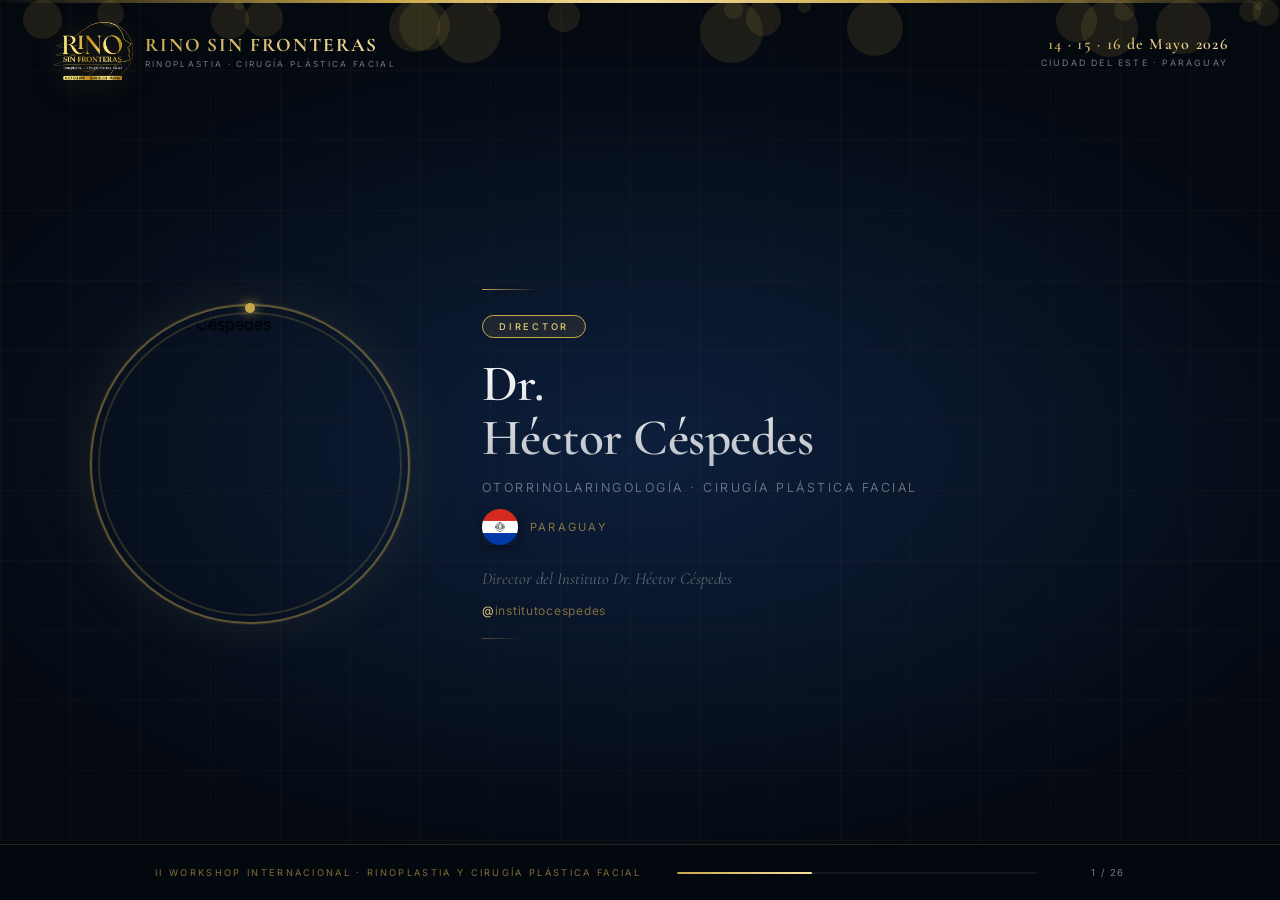
==== presentacion.html @ 0cba01cc "Separated styles and prepared for GitHub" ====
<!DOCTYPE html>
<html lang="es">
<head>
<meta charset="UTF-8"/>
<meta name="viewport" content="width=device-width, initial-scale=1.0"/>
<title>Rino Sin Fronteras 2026 – Disertantes</title>
<link href="https://fonts.googleapis.com/css2?family=Cormorant+Garamond:ital,wght@0,300;0,400;0,600;0,700;1,400&family=Inter:wght@300;400;500;600&display=swap" rel="stylesheet"/>
<link rel="stylesheet" href="style.css"/>
</head>
<body>
<div class="bg"></div>
<div id="particles" style="position:fixed;inset:0;z-index:1;pointer-events:none"></div>
<div class="top-line"></div>

<div class="header">
  <div class="logo-wrap">
    <img src="fotos/logo.png" alt="Rino Sin Fronteras" onerror="this.style.display='none'"/>
    <div>
      <div class="logo-name">RINO SIN FRONTERAS</div>
      <div class="logo-sub">Rinoplastia · Cirugía Plástica Facial</div>
    </div>
  </div>
  <div class="event-meta">
    <div class="event-dates">14 · 15 · 16 de Mayo 2026</div>
    <div class="event-place">Ciudad del Este · Paraguay</div>
  </div>
</div>

<div id="stage"><div id="slides"></div></div>

<div class="bottom-bar">
  <span class="event-tag">II Workshop Internacional · Rinoplastia y Cirugía Plástica Facial</span>
  <div class="progress-track"><div class="progress-bar" id="progressBar"></div></div>
  <span class="slide-counter" id="counter">1 / 25</span>
</div>

<script>
const flagMap={'Paraguay':'fotos/flags/PY.png','Argentina':'fotos/flags/AR.png','Brasil':'fotos/flags/BR.png','Chile':'fotos/flags/Chile.png','Colombia':'fotos/flags/CO.png','Bolivia':'fotos/flags/BO.png'};

const doctors=[
  {name:"Dr. Héctor Céspedes",    photo:"hector-cespedes.png",   role:"Director",              specialty:"Otorrinolaringología · Cirugía Plástica Facial",country:"Paraguay", talk:"Director del Instituto Dr. Héctor Céspedes",           ig:"institutocespedes"},
  {name:"Dr. Raúl Samaniego",     photo:"raul-samaniego.png",    role:"Director",              specialty:"Otorrinolaringología · Cirugía Plástica Facial",country:"Paraguay", talk:"",                                                    ig:"dr.raulsamaniego"},
  {name:"Dr. Luis Chinski",       photo:"luis-chinski.png",      role:"Invitado Internacional",specialty:"Otorrinolaringólogo · Cirugía Plástica Facial", country:"Argentina",talk:"Rinoplastia de Preservación",                         ig:"luischinski"},
  {name:"Dr. Gustavo Coelho",     photo:"gustavo-coelho.png",    role:"Invitado Internacional",specialty:"Otorrinolaringólogo · Cirugía Plástica Facial", country:"Brasil",   talk:"Rinoplastia Estructurada · Nasal Tip Skin Fit",      ig:"drgustavocoelho"},
  {name:"Dra. Leila Freire",      photo:"leila-freire.png",      role:"Invitada Internacional",specialty:"Otorrinolaringóloga · Cirugía Plástica Facial", country:"Brasil",   talk:"Rinoplastia Secundaria · Manejo de base alar",       ig:"dra.leilafreire"},
  {name:"Dr. Roberto Ferrero",    photo:"roberto-ferrero.png",   role:"Invitado Internacional",specialty:"Otorrinolaringólogo · Cirugía Plástica Facial", country:"Argentina",talk:"Rinoplastia Secundaria · Manto de gel de fibrina",    ig:"dr.robertoferrero"},
  {name:"Dr. Cristian Simons",    photo:"cristian-simons.png",   role:"Invitado Internacional",specialty:"Otorrinolaringólogo · Cirugía Plástica Facial", country:"Chile",    talk:"Manejo del tercio superior y medio nasal",            ig:"dr.cristian.simons"},
  {name:"Dr. Niro Reis",          photo:"niro-reis.png",         role:"Invitado Internacional",specialty:"Otorrinolaringólogo · Cirugía Plástica Facial", country:"Brasil",   talk:"",                                                    ig:"niroreismd"},
  {name:"Dr. Paulo Garcia",       photo:"paulo-garcia.png",      role:"Invitado Internacional",specialty:"Otorrinolaringólogo · Cirugía Plástica Facial", country:"Brasil",   talk:"",                                                    ig:"drpaulogarcia"},
  {name:"Dr. Ramirez Sanches",    photo:"ramirez-sanches.png",   role:"Invitado Internacional",specialty:"Otorrinolaringólogo · Cirugía Plástica Facial", country:"Brasil",   talk:"",                                                    ig:"ramirezsanches_"},
  {name:"Dr. Cristian Barbón",    photo:"cristian-barbon.png",   role:"Disertante",            specialty:"Cirugía Plástica Facial · Rinoplastia",         country:"Argentina",talk:"Manejo del pilar central en rinoplastia",              ig:"dr.cristian.barbon"},
  {name:"Dr. Santiago Herrera",   photo:"santiago-herrera.png",  role:"Disertante",            specialty:"Cirugía Plástica Facial · Rinoplastia",         country:"Colombia", talk:"Rinoplastia: Arte y Belleza",                         ig:"drsantiagoherrera"},
  {name:"Dra. Heloisa Koerner",   photo:"heloisa-korner.png",    role:"Disertante",            specialty:"Cirugía Plástica Facial · Rinoplastia",         country:"Brasil",   talk:"Cephalic flap · Infecciones en Rinoplastia",         ig:"draheloisakoerner"},
  {name:"Dr. Walter Humpola",     photo:"walter-humpola.png",    role:"Disertante",            specialty:"Cirugía Plástica Facial · Rinoplastia",         country:"Paraguay", talk:"Punta nasal en rinoplastia secundaria",               ig:"humpolawalter"},
  {name:"Dra. Claudia Ciuffi",    photo:"claudia-ciuffi.png",    role:"Disertante",            specialty:"Cirugía Plástica Facial · Rinoplastia",         country:"Brasil",   talk:"Injertos para la punta nasal",                        ig:"rinoplastiaclaudiaciuffi"},
  {name:"Dra. Claudia Guaqueta",  photo:"claudia-guaqueta.png",  role:"Disertante",            specialty:"Cirugía Plástica Facial",                       country:"Colombia", talk:"",                                                    ig:"derma.claudia"},
  {name:"Dra. Elen de Masi",      photo:"elen-de-masi.png",      role:"Disertante",            specialty:"Cirugía Plástica Facial · Oculoplastia",        country:"Brasil",   talk:"",                                                    ig:"draelendemasi"},
  {name:"Dra. Flavia Diniz",      photo:"flavia-diniz.png",      role:"Disertante",            specialty:"Cirugía Plástica Facial",                       country:"Brasil",   talk:"",                                                    ig:"draflaviadiniz"},
  {name:"Dr. Humberto Ferreira",  photo:"humberto-ferreira.png", role:"Disertante",            specialty:"Cirugía Plástica Facial",                       country:"Brasil",   talk:"",                                                    ig:"drhumbertoferreira"},
  {name:"Dr. Julián Trujillo",    photo:"julian-trujillo.png",   role:"Disertante",            specialty:"Cirugía Plástica Facial · Rinoplastia",         country:"Colombia", talk:"",                                                    ig:"dr.juliantrujillo"},
  {name:"Dr. Miguel Cupito",      photo:"miguel-cupito.png",     role:"Disertante",            specialty:"Cirugía Plástica Facial",                       country:"Argentina",talk:"",                                                    ig:"dr.miguelcupito_rinoplastia"},
  {name:"Dr. Paolo Pegoraro",     photo:"paolo-pegoraro.png",    role:"Disertante",            specialty:"Cirugía Plástica Facial",                       country:"Argentina",talk:"",                                                    ig:"dr.paolo.pegoraro"},
  {name:"Dr. Rodolfo Toledo",     photo:"rodolfo-toledo.png",    role:"Disertante",            specialty:"Cirugía Plástica Facial · Rejuvenecimiento",    country:"Brasil",   talk:"",                                                    ig:"drrodolfotoledo"},
  {name:"Dr. Sergio De Paoli",    photo:"sergio-de-paoli.png",   role:"Disertante",            specialty:"Cirugía Plástica Facial",                       country:"Brasil",   talk:"",                                                    ig:"drsergiodepaoli.cirurgiao"},
  {name:"Dr. Vinicius Cruz",      photo:"vinicius-cruz.png",     role:"Disertante",            specialty:"Cirugía Plástica Facial · Rinoplastia",         country:"Brasil",   talk:"",                                                    ig:"viniciuscruzmd"},
];

const agenda=[
  {time:"08:00",label:"Inscripción y entrega de materiales"},
  {time:"09:00",label:"Apertura · Palabras de bienvenida — Dr. Héctor Céspedes & Dr. Raúl Samaniego"},
  {time:"09:20",label:"Mi filosofía en Rinoplastia Primaria — L. Chinski (Preservación) · G. Coelho (Estructurada)"},
  {time:"10:00",label:"🔴 Cirugías en vivo — Rinoplastia Primaria — L. Chinski · G. Coelho"},
  {time:"",     label:"Moderador: Dr. Cristian Barbón"},
  {time:"13:00",label:"Conferencia — Rinoplastia, Arte y Belleza — Santiago Herrera"},
  {time:"13:20",label:"Conferencia — Manejo del pilar central — Cristian Barbón"},
  {time:"13:40",label:"Conferencia — Cephalic flap · Crus lateral y posición domal — Heloisa Koerner"},
  {time:"14:00",label:"🍽️  Almuerzo"},
  {time:"15:00",label:"Mi filosofía en Rinoplastia Secundaria — Leila Freire · Roberto Ferrero"},
  {time:"15:40",label:"🔴 Cirugías en vivo — Rinoplastia Secundaria — L. Freire · R. Ferrero"},
  {time:"",     label:"Moderador: Dr. Cristian Barbón"},
  {time:"18:00",label:"Conferencia — Tercio superior y medio nasal — Cristian Simons"},
  {time:"18:20",label:"Conferencia — Punta nasal en rinoplastia secundaria — Walter Humpola"},
  {time:"18:40",label:"Conferencia — Injertos que definen la punta nasal — Claudia Ciuffi"},
  {time:"19:00",label:"Conferencia — Infecciones en Rinoplastia — Heloisa Koerner"},
  {time:"19:20",label:"Comentarios finales de los casos operados"},
  {time:"",     label:"L. Chinski (+ Expansión columelar) · G. Coelho (+ Nasal Tip Skin Fit)"},
  {time:"",     label:"L. Freire (+ base alar) · R. Ferrero (+ manto gel de fibrina)"},
  {time:"21:00",label:"🎶  Cena y Concierto — Juanchi Álvarez (saxo y violín)"},
];

const slidesEl=document.getElementById('slides');
const bar=document.getElementById('progressBar');
const counter=document.getElementById('counter');
const DURATION=6000;
let current=0,rafId=null,startTime=null;

// Doctor slides
doctors.forEach((d,i)=>{
  const div=document.createElement('div');
  div.className='slide'+(i===0?' active':'');
  const flagSrc=flagMap[d.country]||'';
  div.innerHTML=`<div class="card">
    <div class="photo-col"><div class="circle-outer"><div class="ring-dot"></div><div class="circle-inner"><img src="fotos/${d.photo}" alt="${d.name}"/></div></div></div>
    <div class="info-col">
      <div class="line-top"></div>
      <span class="role-badge${d.role==='Director'?' director':''}">${d.role}</span>
      <h2 class="doctor-name">${d.name.replace(' ','<br>')}</h2>
      <p class="specialty">${d.specialty}</p>
      <div class="country-row">${flagSrc?`<img class="flag-img" src="${flagSrc}" alt="${d.country}"/>`:''}
        <span class="country-name">${d.country}</span></div>
      ${d.talk?`<p class="talk">${d.talk}</p>`:''}
      ${d.ig?`<p class="instagram"><span class="ig-at">@</span>${d.ig}</p>`:''}
      <div class="line-bot"></div>
    </div></div>`;
  slidesEl.appendChild(div);
});

// Agenda slide
const rows=agenda.map(a=>`<div class="agenda-row"><span class="agenda-time">${a.time}</span><span class="agenda-label">${a.label}</span></div>`).join('');
const agDiv=document.createElement('div');
agDiv.className='slide agenda-slide';
agDiv.innerHTML=`<div class="agenda-wrap">
  <div><p class="agenda-day-tag">DÍA 1 · LUNES 14 DE MAYO 2026</p><h2 class="agenda-title">Programa · Rinoplastia</h2></div>
  <div class="agenda-ticker-outer"><div id="agTicker"><div class="agenda-inner" id="agInner">${rows}${rows}</div></div></div>
</div>`;
slidesEl.appendChild(agDiv);

const slides=document.querySelectorAll('.slide');
const TOTAL=slides.length;
counter.textContent='1 / '+TOTAL;

// Particles
const pEl=document.getElementById('particles');
for(let i=0;i<22;i++){
  const p=document.createElement('div');p.className='particle';
  const s=Math.random()*55+10;
  p.style.cssText=`width:${s}px;height:${s}px;left:${Math.random()*100}%;animation-duration:${Math.random()*18+10}s;animation-delay:${Math.random()*-25}s`;
  pEl.appendChild(p);
}

// Agenda ticker
let agPos=0,agRaf=null,agRunning=false;
function runTicker(){
  if(agRunning)return;agRunning=true;
  const inner=document.getElementById('agInner');
  if(!inner)return;
  const half=inner.scrollHeight/2;
  (function tick(){agRaf=requestAnimationFrame(tick);agPos+=0.5;if(agPos>=half)agPos=0;inner.style.transform=`translateY(-${agPos}px)`})();
}
function stopTicker(){agRunning=false;cancelAnimationFrame(agRaf);}

function animateProg(dur,cb){
  cancelAnimationFrame(rafId);startTime=performance.now();
  bar.style.transition='none';bar.style.width='0%';
  requestAnimationFrame(()=>requestAnimationFrame(function t(now){
    const p=Math.min(((now-startTime)/dur)*100,100);
    bar.style.width=p+'%';
    if(p<100)rafId=requestAnimationFrame(t);else setTimeout(cb,50);
  }));
}

function showSlide(idx){
  slides[current].classList.remove('active');
  current=((idx%TOTAL)+TOTAL)%TOTAL;
  slides[current].classList.add('active');
  counter.textContent=(current+1)+' / '+TOTAL;
  if(slides[current].classList.contains('agenda-slide')){
    runTicker();animateProg(20000,()=>showSlide(current+1));
  } else {
    stopTicker();animateProg(DURATION,()=>showSlide(current+1));
  }
}

document.addEventListener('keydown',e=>{
  if(e.key==='ArrowRight'||e.key===' '){cancelAnimationFrame(rafId);showSlide(current+1);}
  if(e.key==='ArrowLeft'){cancelAnimationFrame(rafId);showSlide(current-1);}
  if(e.key==='f'||e.key==='F')document.documentElement.requestFullscreen?.();
});

animateProg(DURATION,()=>showSlide(1));



</script>
</body>
</html>
---- style.css ----
*,*::before,*::after{box-sizing:border-box;margin:0;padding:0}
:root{
  --gold:#C9A84C;--gold2:#E8C97A;--gold3:#F5E0A0;
  --dark:#04080F;--white:#FAFAFA;--muted:rgba(255,255,255,0.45);
}
html,body{width:100%;height:100%;overflow:hidden;background:var(--dark);font-family:'Inter',sans-serif}

.bg{position:fixed;inset:0;z-index:0;
  background:radial-gradient(ellipse 90% 70% at 50% 50%,#0D1F3C 0%,#04080F 70%)}
.bg::after{content:'';position:absolute;inset:0;
  background-image:linear-gradient(rgba(201,168,76,.035) 1px,transparent 1px),
  linear-gradient(90deg,rgba(201,168,76,.035) 1px,transparent 1px);
  background-size:70px 70px}

.top-line{position:fixed;top:0;left:0;right:0;height:3px;z-index:200;
  background:linear-gradient(90deg,transparent,var(--gold) 30%,var(--gold3) 50%,var(--gold) 70%,transparent);
  animation:shimmer 4s ease-in-out infinite}
@keyframes shimmer{0%,100%{opacity:.7}50%{opacity:1}}

/* HEADER */
.header{position:fixed;top:0;left:0;right:0;z-index:100;
  display:flex;align-items:center;justify-content:space-between;padding:22px 52px 0}
.logo-wrap{display:flex;align-items:center;gap:12px}
.logo-wrap img{height:58px;width:auto;filter:drop-shadow(0 0 16px rgba(201,168,76,.35))}
.logo-name{font-family:'Cormorant Garamond',serif;font-size:1.2rem;font-weight:700;
  background:linear-gradient(135deg,var(--gold),var(--gold3));
  -webkit-background-clip:text;-webkit-text-fill-color:transparent;background-clip:text;letter-spacing:.1em}
.logo-sub{font-size:.52rem;letter-spacing:.28em;text-transform:uppercase;color:var(--muted);margin-top:2px}
.event-meta{text-align:right}
.event-dates{font-family:'Cormorant Garamond',serif;font-size:1rem;font-weight:600;
  background:linear-gradient(135deg,var(--gold),var(--gold3));
  -webkit-background-clip:text;-webkit-text-fill-color:transparent;background-clip:text;letter-spacing:.08em}
.event-place{font-size:.55rem;letter-spacing:.25em;text-transform:uppercase;color:var(--muted);margin-top:3px}

/* BOTTOM BAR */
.bottom-bar{position:fixed;bottom:0;left:0;right:0;z-index:100;height:56px;
  background:rgba(4,8,15,.92);border-top:1px solid rgba(201,168,76,.18);
  backdrop-filter:blur(14px);
  display:flex;align-items:center;justify-content:center;gap:36px;padding:0 52px}
.event-tag{font-size:.58rem;letter-spacing:.25em;text-transform:uppercase;
  color:rgba(201,168,76,.65);white-space:nowrap}
.progress-track{flex:1;max-width:360px;height:2px;background:rgba(255,255,255,.07);border-radius:2px;overflow:hidden}
.progress-bar{height:100%;background:linear-gradient(90deg,var(--gold),var(--gold3));border-radius:2px;width:0%}
.slide-counter{font-size:.6rem;color:var(--muted);letter-spacing:.15em;min-width:52px;text-align:right}

/* STAGE */
#stage{position:fixed;inset:0;z-index:10;display:flex;align-items:center;justify-content:center}
#slides{position:relative;width:100%;height:100%}

/* SLIDE */
.slide{
  position:absolute;inset:0;opacity:0;pointer-events:none;
  transition:opacity .8s ease;
  display:flex;align-items:center;justify-content:center;
  padding:100px 52px 72px;
}
.slide.active{opacity:1;pointer-events:all}

/* CARD — layout: foto izq, info der */
.card{
  display:flex;align-items:center;gap:72px;
  width:100%;max-width:1100px;
  transform:translateY(16px);
  transition:transform .8s cubic-bezier(.22,1,.36,1);
}
.slide.active .card{transform:translateY(0)}

/* FOTO CIRCULAR */
.photo-col{flex-shrink:0;position:relative;display:flex;align-items:center;justify-content:center}
.circle-outer{
  width:320px;height:320px;border-radius:50%;
  border:2px solid rgba(201,168,76,.45);
  padding:6px;position:relative;
  box-shadow:0 0 0 1px rgba(201,168,76,.12), 0 0 60px rgba(201,168,76,.1);
  animation:glow 4s ease-in-out infinite alternate;
}
@keyframes glow{
  from{box-shadow:0 0 0 1px rgba(201,168,76,.12),0 0 40px rgba(201,168,76,.08)}
  to{box-shadow:0 0 0 1px rgba(201,168,76,.2),0 0 70px rgba(201,168,76,.18)}
}
.circle-inner{
  width:100%;height:100%;border-radius:50%;overflow:hidden;
  border:2px solid rgba(201,168,76,.2);
}
.circle-inner img{width:100%;height:100%;object-fit:cover;object-position:top center;display:block}

/* Punto decorativo en el ring */
.ring-dot{
  position:absolute;width:10px;height:10px;border-radius:50%;
  background:var(--gold);top:-3px;left:50%;transform:translateX(-50%);
  box-shadow:0 0 12px var(--gold);
}

/* INFO */
.info-col{flex:1;min-width:0}
.line-top{width:56px;height:1px;background:linear-gradient(90deg,var(--gold),transparent);margin-bottom:24px}
.role-badge{
  display:inline-block;font-size:.58rem;font-weight:500;letter-spacing:.3em;
  text-transform:uppercase;padding:5px 16px;border-radius:50px;margin-bottom:20px;
  border:1px solid rgba(201,168,76,.4);color:rgba(201,168,76,.8);
}
.role-badge.director{border-color:var(--gold);color:var(--gold2);background:rgba(201,168,76,.1)}
.doctor-name{
  font-family:'Cormorant Garamond',serif;
  font-size:clamp(2.4rem,4vw,4.2rem);
  font-weight:600;line-height:1.05;letter-spacing:-.01em;
  background:linear-gradient(180deg,#fff 0%,rgba(255,255,255,.72) 100%);
  -webkit-background-clip:text;-webkit-text-fill-color:transparent;background-clip:text;
  margin-bottom:14px;
}
.specialty{font-size:.78rem;font-weight:300;letter-spacing:.2em;text-transform:uppercase;color:var(--muted);margin-bottom:14px}
.country-row{display:flex;align-items:center;gap:12px;margin-bottom:20px}
.flag-img{width:36px;height:auto;border-radius:4px;box-shadow:0 2px 8px rgba(0,0,0,.5);flex-shrink:0}
.country-name{font-size:.7rem;letter-spacing:.2em;text-transform:uppercase;color:rgba(201,168,76,.65);font-weight:400}
.talk{font-family:'Cormorant Garamond',serif;font-size:1.05rem;font-style:italic;font-weight:400;color:rgba(255,255,255,.33);line-height:1.65;max-width:440px}
.instagram{font-size:.75rem;letter-spacing:.06em;color:rgba(201,168,76,.6);margin-top:10px}
.ig-at{color:var(--gold2)}
.line-bot{width:40px;height:1px;background:linear-gradient(90deg,rgba(201,168,76,.4),transparent);margin-top:20px}
/* Particles */
.particle{position:fixed;border-radius:50%;background:rgba(201,168,76,0.12);pointer-events:none;z-index:1;animation:floatUp linear infinite}
@keyframes floatUp{0%{transform:translateY(110vh);opacity:0}10%{opacity:1}90%{opacity:.3}100%{transform:translateY(-10vh);opacity:0}}
/* Agenda slide */
.agenda-slide{display:flex;align-items:flex-start;justify-content:center;padding:100px 52px 72px}
.agenda-wrap{display:flex;flex-direction:column;width:100%;max-width:1100px;height:100%}
.agenda-day-tag{font-size:.62rem;letter-spacing:.38em;text-transform:uppercase;color:rgba(201,168,76,.75);margin-bottom:10px}
.agenda-title{font-family:'Cormorant Garamond',serif;font-size:2.8rem;font-weight:600;background:linear-gradient(180deg,#fff,rgba(255,255,255,.65));-webkit-background-clip:text;-webkit-text-fill-color:transparent;background-clip:text;margin-bottom:24px}
.agenda-ticker-outer{flex:1;overflow:hidden;position:relative}
.agenda-ticker-outer::before,.agenda-ticker-outer::after{content:'';position:absolute;left:0;right:0;height:72px;z-index:2;pointer-events:none}
.agenda-ticker-outer::before{top:0;background:linear-gradient(to bottom,#04080F,transparent)}
.agenda-ticker-outer::after{bottom:0;background:linear-gradient(to top,#04080F,transparent)}
.agenda-inner{display:flex;flex-direction:column;will-change:transform}
.agenda-row{display:flex;align-items:baseline;gap:20px;padding:13px 8px;border-bottom:1px solid rgba(201,168,76,.08)}
.agenda-time{font-size:.78rem;font-weight:600;color:var(--gold);letter-spacing:.1em;min-width:60px;flex-shrink:0}
.agenda-label{font-family:'Cormorant Garamond',serif;font-size:1.18rem;color:rgba(255,255,255,.75);line-height:1.4}
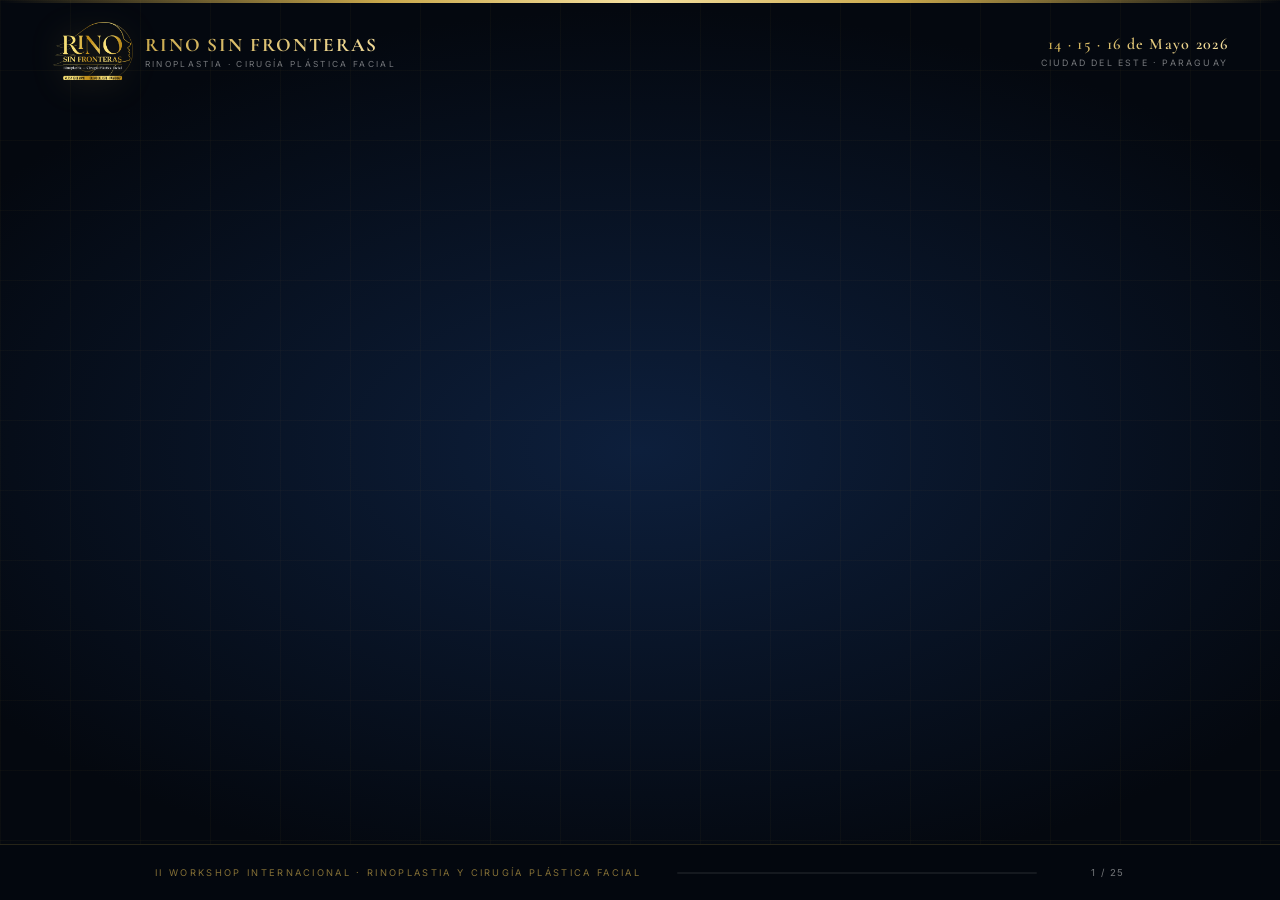
==== commit 021defbb: "Add files via upload" ====
--- a/presentacion.html
+++ b/presentacion.html
@@ -1,186 +1,739 @@
 <!DOCTYPE html>
 <html lang="es">
+
 <head>
-<meta charset="UTF-8"/>
-<meta name="viewport" content="width=device-width, initial-scale=1.0"/>
-<title>Rino Sin Fronteras 2026 – Disertantes</title>
-<link href="https://fonts.googleapis.com/css2?family=Cormorant+Garamond:ital,wght@0,300;0,400;0,600;0,700;1,400&family=Inter:wght@300;400;500;600&display=swap" rel="stylesheet"/>
-<link rel="stylesheet" href="style.css"/>
+  <meta charset="UTF-8" />
+  <meta name="viewport" content="width=device-width, initial-scale=1.0" />
+  <title>Rino Sin Fronteras 2026 – Disertantes</title>
+  <link
+    href="https://fonts.googleapis.com/css2?family=Cormorant+Garamond:ital,wght@0,300;0,400;0,600;0,700;1,400&family=Inter:wght@300;400;500;600&display=swap"
+    rel="stylesheet" />
+  <style>
+    *,
+    *::before,
+    *::after {
+      box-sizing: border-box;
+      margin: 0;
+      padding: 0
+    }
+
+    :root {
+      --gold: #C9A84C;
+      --gold2: #E8C97A;
+      --gold3: #F5E0A0;
+      --dark: #04080F;
+      --white: #FAFAFA;
+      --muted: rgba(255, 255, 255, 0.45);
+    }
+
+    html,
+    body {
+      width: 100%;
+      height: 100%;
+      overflow: hidden;
+      background: var(--dark);
+      font-family: 'Inter', sans-serif
+    }
+
+    .bg {
+      position: fixed;
+      inset: 0;
+      z-index: 0;
+      background: radial-gradient(ellipse 90% 70% at 50% 50%, #0D1F3C 0%, #04080F 70%)
+    }
+
+    .bg::after {
+      content: '';
+      position: absolute;
+      inset: 0;
+      background-image: linear-gradient(rgba(201, 168, 76, .035) 1px, transparent 1px),
+        linear-gradient(90deg, rgba(201, 168, 76, .035) 1px, transparent 1px);
+      background-size: 70px 70px
+    }
+
+    .top-line {
+      position: fixed;
+      top: 0;
+      left: 0;
+      right: 0;
+      height: 3px;
+      z-index: 200;
+      background: linear-gradient(90deg, transparent, var(--gold) 30%, var(--gold3) 50%, var(--gold) 70%, transparent);
+      animation: shimmer 4s ease-in-out infinite
+    }
+
+    @keyframes shimmer {
+
+      0%,
+      100% {
+        opacity: .7
+      }
+
+      50% {
+        opacity: 1
+      }
+    }
+
+    /* HEADER */
+    .header {
+      position: fixed;
+      top: 0;
+      left: 0;
+      right: 0;
+      z-index: 100;
+      display: flex;
+      align-items: center;
+      justify-content: space-between;
+      padding: 22px 52px 0
+    }
+
+    .logo-wrap {
+      display: flex;
+      align-items: center;
+      gap: 12px
+    }
+
+    .logo-wrap img {
+      height: 58px;
+      width: auto;
+      filter: drop-shadow(0 0 16px rgba(201, 168, 76, .35))
+    }
+
+    .logo-name {
+      font-family: 'Cormorant Garamond', serif;
+      font-size: 1.2rem;
+      font-weight: 700;
+      background: linear-gradient(135deg, var(--gold), var(--gold3));
+      -webkit-background-clip: text;
+      -webkit-text-fill-color: transparent;
+      background-clip: text;
+      letter-spacing: .1em
+    }
+
+    .logo-sub {
+      font-size: .52rem;
+      letter-spacing: .28em;
+      text-transform: uppercase;
+      color: var(--muted);
+      margin-top: 2px
+    }
+
+    .event-meta {
+      text-align: right
+    }
+
+    .event-dates {
+      font-family: 'Cormorant Garamond', serif;
+      font-size: 1rem;
+      font-weight: 600;
+      background: linear-gradient(135deg, var(--gold), var(--gold3));
+      -webkit-background-clip: text;
+      -webkit-text-fill-color: transparent;
+      background-clip: text;
+      letter-spacing: .08em
+    }
+
+    .event-place {
+      font-size: .55rem;
+      letter-spacing: .25em;
+      text-transform: uppercase;
+      color: var(--muted);
+      margin-top: 3px
+    }
+
+    /* BOTTOM BAR */
+    .bottom-bar {
+      position: fixed;
+      bottom: 0;
+      left: 0;
+      right: 0;
+      z-index: 100;
+      height: 56px;
+      background: rgba(4, 8, 15, .92);
+      border-top: 1px solid rgba(201, 168, 76, .18);
+      backdrop-filter: blur(14px);
+      display: flex;
+      align-items: center;
+      justify-content: center;
+      gap: 36px;
+      padding: 0 52px
+    }
+
+    .event-tag {
+      font-size: .58rem;
+      letter-spacing: .25em;
+      text-transform: uppercase;
+      color: rgba(201, 168, 76, .65);
+      white-space: nowrap
+    }
+
+    .progress-track {
+      flex: 1;
+      max-width: 360px;
+      height: 2px;
+      background: rgba(255, 255, 255, .07);
+      border-radius: 2px;
+      overflow: hidden
+    }
+
+    .progress-bar {
+      height: 100%;
+      background: linear-gradient(90deg, var(--gold), var(--gold3));
+      border-radius: 2px;
+      width: 0%
+    }
+
+    .slide-counter {
+      font-size: .6rem;
+      color: var(--muted);
+      letter-spacing: .15em;
+      min-width: 52px;
+      text-align: right
+    }
+
+    /* STAGE */
+    #stage {
+      position: fixed;
+      inset: 0;
+      z-index: 10;
+      display: flex;
+      align-items: center;
+      justify-content: center
+    }
+
+    #slides {
+      position: relative;
+      width: 100%;
+      height: 100%
+    }
+
+    /* SLIDE */
+    .slide {
+      position: absolute;
+      inset: 0;
+      opacity: 0;
+      pointer-events: none;
+      transition: opacity .8s ease;
+      display: flex;
+      align-items: center;
+      justify-content: center;
+      padding: 100px 52px 72px;
+    }
+
+    .slide.active {
+      opacity: 1;
+      pointer-events: all
+    }
+
+    /* CARD — layout: foto izq, info der */
+    .card {
+      display: flex;
+      align-items: center;
+      gap: 72px;
+      width: 100%;
+      max-width: 1100px;
+      transform: translateY(16px);
+      transition: transform .8s cubic-bezier(.22, 1, .36, 1);
+    }
+
+    .slide.active .card {
+      transform: translateY(0)
+    }
+
+    /* FOTO CIRCULAR */
+    .photo-col {
+      flex-shrink: 0;
+      position: relative;
+      display: flex;
+      align-items: center;
+      justify-content: center
+    }
+
+    .circle-outer {
+      width: 320px;
+      height: 320px;
+      border-radius: 50%;
+      border: 2px solid rgba(201, 168, 76, .45);
+      padding: 6px;
+      position: relative;
+      box-shadow: 0 0 0 1px rgba(201, 168, 76, .12), 0 0 60px rgba(201, 168, 76, .1);
+      animation: glow 4s ease-in-out infinite alternate;
+    }
+
+    @keyframes glow {
+      from {
+        box-shadow: 0 0 0 1px rgba(201, 168, 76, .12), 0 0 40px rgba(201, 168, 76, .08)
+      }
+
+      to {
+        box-shadow: 0 0 0 1px rgba(201, 168, 76, .2), 0 0 70px rgba(201, 168, 76, .18)
+      }
+    }
+
+    .circle-inner {
+      width: 100%;
+      height: 100%;
+      border-radius: 50%;
+      overflow: hidden;
+      border: 2px solid rgba(201, 168, 76, .2);
+    }
+
+    .circle-inner img {
+      width: 100%;
+      height: 100%;
+      object-fit: cover;
+      object-position: top center;
+      display: block
+    }
+
+    /* Punto decorativo en el ring */
+    .ring-dot {
+      position: absolute;
+      width: 10px;
+      height: 10px;
+      border-radius: 50%;
+      background: var(--gold);
+      top: -3px;
+      left: 50%;
+      transform: translateX(-50%);
+      box-shadow: 0 0 12px var(--gold);
+    }
+
+    /* INFO */
+    .info-col {
+      flex: 1;
+      min-width: 0
+    }
+
+    .line-top {
+      width: 56px;
+      height: 1px;
+      background: linear-gradient(90deg, var(--gold), transparent);
+      margin-bottom: 24px
+    }
+
+    .role-badge {
+      display: inline-block;
+      font-size: .58rem;
+      font-weight: 500;
+      letter-spacing: .3em;
+      text-transform: uppercase;
+      padding: 5px 16px;
+      border-radius: 50px;
+      margin-bottom: 20px;
+      border: 1px solid rgba(201, 168, 76, .4);
+      color: rgba(201, 168, 76, .8);
+    }
+
+    .role-badge.director {
+      border-color: var(--gold);
+      color: var(--gold2);
+      background: rgba(201, 168, 76, .1)
+    }
+
+    .doctor-name {
+      font-family: 'Cormorant Garamond', serif;
+      font-size: clamp(2.4rem, 4vw, 4.2rem);
+      font-weight: 600;
+      line-height: 1.05;
+      letter-spacing: -.01em;
+      background: linear-gradient(180deg, #fff 0%, rgba(255, 255, 255, .72) 100%);
+      -webkit-background-clip: text;
+      -webkit-text-fill-color: transparent;
+      background-clip: text;
+      margin-bottom: 14px;
+    }
+
+    .specialty {
+      font-size: .78rem;
+      font-weight: 300;
+      letter-spacing: .2em;
+      text-transform: uppercase;
+      color: var(--muted);
+      margin-bottom: 14px
+    }
+
+    .country-row {
+      display: flex;
+      align-items: center;
+      gap: 12px;
+      margin-bottom: 20px
+    }
+
+    .flag-img {
+      width: 36px;
+      height: auto;
+      border-radius: 4px;
+      box-shadow: 0 2px 8px rgba(0, 0, 0, .5);
+      flex-shrink: 0
+    }
+
+    .country-name {
+      font-size: .7rem;
+      letter-spacing: .2em;
+      text-transform: uppercase;
+      color: rgba(201, 168, 76, .65);
+      font-weight: 400
+    }
+
+    .talk {
+      font-family: 'Cormorant Garamond', serif;
+      font-size: 1.05rem;
+      font-style: italic;
+      font-weight: 400;
+      color: rgba(255, 255, 255, .33);
+      line-height: 1.65;
+      max-width: 440px
+    }
+
+    .instagram {
+      font-size: .75rem;
+      letter-spacing: .06em;
+      color: rgba(201, 168, 76, .6);
+      margin-top: 10px
+    }
+
+    .ig-at {
+      color: var(--gold2)
+    }
+
+    .line-bot {
+      width: 40px;
+      height: 1px;
+      background: linear-gradient(90deg, rgba(201, 168, 76, .4), transparent);
+      margin-top: 20px
+    }
+
+    /* Particles */
+    .particle {
+      position: fixed;
+      border-radius: 50%;
+      background: rgba(201, 168, 76, 0.12);
+      pointer-events: none;
+      z-index: 1;
+      animation: floatUp linear infinite
+    }
+
+    @keyframes floatUp {
+      0% {
+        transform: translateY(110vh);
+        opacity: 0
+      }
+
+      10% {
+        opacity: 1
+      }
+
+      90% {
+        opacity: .3
+      }
+
+      100% {
+        transform: translateY(-10vh);
+        opacity: 0
+      }
+    }
+
+    /* Agenda slide */
+    .agenda-slide {
+      display: flex;
+      align-items: flex-start;
+      justify-content: center;
+      padding: 100px 52px 72px
+    }
+
+    .agenda-wrap {
+      display: flex;
+      flex-direction: column;
+      width: 100%;
+      max-width: 1100px;
+      height: 100%
+    }
+
+    .agenda-day-tag {
+      font-size: .62rem;
+      letter-spacing: .38em;
+      text-transform: uppercase;
+      color: rgba(201, 168, 76, .75);
+      margin-bottom: 10px
+    }
+
+    .agenda-title {
+      font-family: 'Cormorant Garamond', serif;
+      font-size: 2.8rem;
+      font-weight: 600;
+      background: linear-gradient(180deg, #fff, rgba(255, 255, 255, .65));
+      -webkit-background-clip: text;
+      -webkit-text-fill-color: transparent;
+      background-clip: text;
+      margin-bottom: 24px
+    }
+
+    .agenda-ticker-outer {
+      flex: 1;
+      overflow: hidden;
+      position: relative
+    }
+
+    .agenda-ticker-outer::before,
+    .agenda-ticker-outer::after {
+      content: '';
+      position: absolute;
+      left: 0;
+      right: 0;
+      height: 72px;
+      z-index: 2;
+      pointer-events: none
+    }
+
+    .agenda-ticker-outer::before {
+      top: 0;
+      background: linear-gradient(to bottom, #04080F, transparent)
+    }
+
+    .agenda-ticker-outer::after {
+      bottom: 0;
+      background: linear-gradient(to top, #04080F, transparent)
+    }
+
+    .agenda-inner {
+      display: flex;
+      flex-direction: column;
+      will-change: transform
+    }
+
+    .agenda-row {
+      display: flex;
+      align-items: baseline;
+      gap: 20px;
+      padding: 13px 8px;
+      border-bottom: 1px solid rgba(201, 168, 76, .08)
+    }
+
+    .agenda-time {
+      font-size: .78rem;
+      font-weight: 600;
+      color: var(--gold);
+      letter-spacing: .1em;
+      min-width: 60px;
+      flex-shrink: 0
+    }
+
+    .agenda-label {
+      font-family: 'Cormorant Garamond', serif;
+      font-size: 1.18rem;
+      color: rgba(255, 255, 255, .75);
+      line-height: 1.4
+    }
+  </style>
 </head>
+
 <body>
-<div class="bg"></div>
-<div id="particles" style="position:fixed;inset:0;z-index:1;pointer-events:none"></div>
-<div class="top-line"></div>
-
-<div class="header">
-  <div class="logo-wrap">
-    <img src="fotos/logo.png" alt="Rino Sin Fronteras" onerror="this.style.display='none'"/>
-    <div>
-      <div class="logo-name">RINO SIN FRONTERAS</div>
-      <div class="logo-sub">Rinoplastia · Cirugía Plástica Facial</div>
+  <div class="bg"></div>
+  <div id="particles" style="position:fixed;inset:0;z-index:1;pointer-events:none"></div>
+  <div class="top-line"></div>
+
+  <div class="header">
+    <div class="logo-wrap">
+      <img src="fotos/logo.png" alt="Rino Sin Fronteras" onerror="this.style.display='none'" />
+      <div>
+        <div class="logo-name">RINO SIN FRONTERAS</div>
+        <div class="logo-sub">Rinoplastia · Cirugía Plástica Facial</div>
+      </div>
+    </div>
+    <div class="event-meta">
+      <div class="event-dates">14 · 15 · 16 de Mayo 2026</div>
+      <div class="event-place">Ciudad del Este · Paraguay</div>
     </div>
   </div>
-  <div class="event-meta">
-    <div class="event-dates">14 · 15 · 16 de Mayo 2026</div>
-    <div class="event-place">Ciudad del Este · Paraguay</div>
+
+  <div id="stage">
+    <div id="slides"></div>
   </div>
-</div>
-
-<div id="stage"><div id="slides"></div></div>
-
-<div class="bottom-bar">
-  <span class="event-tag">II Workshop Internacional · Rinoplastia y Cirugía Plástica Facial</span>
-  <div class="progress-track"><div class="progress-bar" id="progressBar"></div></div>
-  <span class="slide-counter" id="counter">1 / 25</span>
-</div>
-
-<script>
-const flagMap={'Paraguay':'fotos/flags/PY.png','Argentina':'fotos/flags/AR.png','Brasil':'fotos/flags/BR.png','Chile':'fotos/flags/Chile.png','Colombia':'fotos/flags/CO.png','Bolivia':'fotos/flags/BO.png'};
-
-const doctors=[
-  {name:"Dr. Héctor Céspedes",    photo:"hector-cespedes.png",   role:"Director",              specialty:"Otorrinolaringología · Cirugía Plástica Facial",country:"Paraguay", talk:"Director del Instituto Dr. Héctor Céspedes",           ig:"institutocespedes"},
-  {name:"Dr. Raúl Samaniego",     photo:"raul-samaniego.png",    role:"Director",              specialty:"Otorrinolaringología · Cirugía Plástica Facial",country:"Paraguay", talk:"",                                                    ig:"dr.raulsamaniego"},
-  {name:"Dr. Luis Chinski",       photo:"luis-chinski.png",      role:"Invitado Internacional",specialty:"Otorrinolaringólogo · Cirugía Plástica Facial", country:"Argentina",talk:"Rinoplastia de Preservación",                         ig:"luischinski"},
-  {name:"Dr. Gustavo Coelho",     photo:"gustavo-coelho.png",    role:"Invitado Internacional",specialty:"Otorrinolaringólogo · Cirugía Plástica Facial", country:"Brasil",   talk:"Rinoplastia Estructurada · Nasal Tip Skin Fit",      ig:"drgustavocoelho"},
-  {name:"Dra. Leila Freire",      photo:"leila-freire.png",      role:"Invitada Internacional",specialty:"Otorrinolaringóloga · Cirugía Plástica Facial", country:"Brasil",   talk:"Rinoplastia Secundaria · Manejo de base alar",       ig:"dra.leilafreire"},
-  {name:"Dr. Roberto Ferrero",    photo:"roberto-ferrero.png",   role:"Invitado Internacional",specialty:"Otorrinolaringólogo · Cirugía Plástica Facial", country:"Argentina",talk:"Rinoplastia Secundaria · Manto de gel de fibrina",    ig:"dr.robertoferrero"},
-  {name:"Dr. Cristian Simons",    photo:"cristian-simons.png",   role:"Invitado Internacional",specialty:"Otorrinolaringólogo · Cirugía Plástica Facial", country:"Chile",    talk:"Manejo del tercio superior y medio nasal",            ig:"dr.cristian.simons"},
-  {name:"Dr. Niro Reis",          photo:"niro-reis.png",         role:"Invitado Internacional",specialty:"Otorrinolaringólogo · Cirugía Plástica Facial", country:"Brasil",   talk:"",                                                    ig:"niroreismd"},
-  {name:"Dr. Paulo Garcia",       photo:"paulo-garcia.png",      role:"Invitado Internacional",specialty:"Otorrinolaringólogo · Cirugía Plástica Facial", country:"Brasil",   talk:"",                                                    ig:"drpaulogarcia"},
-  {name:"Dr. Ramirez Sanches",    photo:"ramirez-sanches.png",   role:"Invitado Internacional",specialty:"Otorrinolaringólogo · Cirugía Plástica Facial", country:"Brasil",   talk:"",                                                    ig:"ramirezsanches_"},
-  {name:"Dr. Cristian Barbón",    photo:"cristian-barbon.png",   role:"Disertante",            specialty:"Cirugía Plástica Facial · Rinoplastia",         country:"Argentina",talk:"Manejo del pilar central en rinoplastia",              ig:"dr.cristian.barbon"},
-  {name:"Dr. Santiago Herrera",   photo:"santiago-herrera.png",  role:"Disertante",            specialty:"Cirugía Plástica Facial · Rinoplastia",         country:"Colombia", talk:"Rinoplastia: Arte y Belleza",                         ig:"drsantiagoherrera"},
-  {name:"Dra. Heloisa Koerner",   photo:"heloisa-korner.png",    role:"Disertante",            specialty:"Cirugía Plástica Facial · Rinoplastia",         country:"Brasil",   talk:"Cephalic flap · Infecciones en Rinoplastia",         ig:"draheloisakoerner"},
-  {name:"Dr. Walter Humpola",     photo:"walter-humpola.png",    role:"Disertante",            specialty:"Cirugía Plástica Facial · Rinoplastia",         country:"Paraguay", talk:"Punta nasal en rinoplastia secundaria",               ig:"humpolawalter"},
-  {name:"Dra. Claudia Ciuffi",    photo:"claudia-ciuffi.png",    role:"Disertante",            specialty:"Cirugía Plástica Facial · Rinoplastia",         country:"Brasil",   talk:"Injertos para la punta nasal",                        ig:"rinoplastiaclaudiaciuffi"},
-  {name:"Dra. Claudia Guaqueta",  photo:"claudia-guaqueta.png",  role:"Disertante",            specialty:"Cirugía Plástica Facial",                       country:"Colombia", talk:"",                                                    ig:"derma.claudia"},
-  {name:"Dra. Elen de Masi",      photo:"elen-de-masi.png",      role:"Disertante",            specialty:"Cirugía Plástica Facial · Oculoplastia",        country:"Brasil",   talk:"",                                                    ig:"draelendemasi"},
-  {name:"Dra. Flavia Diniz",      photo:"flavia-diniz.png",      role:"Disertante",            specialty:"Cirugía Plástica Facial",                       country:"Brasil",   talk:"",                                                    ig:"draflaviadiniz"},
-  {name:"Dr. Humberto Ferreira",  photo:"humberto-ferreira.png", role:"Disertante",            specialty:"Cirugía Plástica Facial",                       country:"Brasil",   talk:"",                                                    ig:"drhumbertoferreira"},
-  {name:"Dr. Julián Trujillo",    photo:"julian-trujillo.png",   role:"Disertante",            specialty:"Cirugía Plástica Facial · Rinoplastia",         country:"Colombia", talk:"",                                                    ig:"dr.juliantrujillo"},
-  {name:"Dr. Miguel Cupito",      photo:"miguel-cupito.png",     role:"Disertante",            specialty:"Cirugía Plástica Facial",                       country:"Argentina",talk:"",                                                    ig:"dr.miguelcupito_rinoplastia"},
-  {name:"Dr. Paolo Pegoraro",     photo:"paolo-pegoraro.png",    role:"Disertante",            specialty:"Cirugía Plástica Facial",                       country:"Argentina",talk:"",                                                    ig:"dr.paolo.pegoraro"},
-  {name:"Dr. Rodolfo Toledo",     photo:"rodolfo-toledo.png",    role:"Disertante",            specialty:"Cirugía Plástica Facial · Rejuvenecimiento",    country:"Brasil",   talk:"",                                                    ig:"drrodolfotoledo"},
-  {name:"Dr. Sergio De Paoli",    photo:"sergio-de-paoli.png",   role:"Disertante",            specialty:"Cirugía Plástica Facial",                       country:"Brasil",   talk:"",                                                    ig:"drsergiodepaoli.cirurgiao"},
-  {name:"Dr. Vinicius Cruz",      photo:"vinicius-cruz.png",     role:"Disertante",            specialty:"Cirugía Plástica Facial · Rinoplastia",         country:"Brasil",   talk:"",                                                    ig:"viniciuscruzmd"},
-];
-
-const agenda=[
-  {time:"08:00",label:"Inscripción y entrega de materiales"},
-  {time:"09:00",label:"Apertura · Palabras de bienvenida — Dr. Héctor Céspedes & Dr. Raúl Samaniego"},
-  {time:"09:20",label:"Mi filosofía en Rinoplastia Primaria — L. Chinski (Preservación) · G. Coelho (Estructurada)"},
-  {time:"10:00",label:"🔴 Cirugías en vivo — Rinoplastia Primaria — L. Chinski · G. Coelho"},
-  {time:"",     label:"Moderador: Dr. Cristian Barbón"},
-  {time:"13:00",label:"Conferencia — Rinoplastia, Arte y Belleza — Santiago Herrera"},
-  {time:"13:20",label:"Conferencia — Manejo del pilar central — Cristian Barbón"},
-  {time:"13:40",label:"Conferencia — Cephalic flap · Crus lateral y posición domal — Heloisa Koerner"},
-  {time:"14:00",label:"🍽️  Almuerzo"},
-  {time:"15:00",label:"Mi filosofía en Rinoplastia Secundaria — Leila Freire · Roberto Ferrero"},
-  {time:"15:40",label:"🔴 Cirugías en vivo — Rinoplastia Secundaria — L. Freire · R. Ferrero"},
-  {time:"",     label:"Moderador: Dr. Cristian Barbón"},
-  {time:"18:00",label:"Conferencia — Tercio superior y medio nasal — Cristian Simons"},
-  {time:"18:20",label:"Conferencia — Punta nasal en rinoplastia secundaria — Walter Humpola"},
-  {time:"18:40",label:"Conferencia — Injertos que definen la punta nasal — Claudia Ciuffi"},
-  {time:"19:00",label:"Conferencia — Infecciones en Rinoplastia — Heloisa Koerner"},
-  {time:"19:20",label:"Comentarios finales de los casos operados"},
-  {time:"",     label:"L. Chinski (+ Expansión columelar) · G. Coelho (+ Nasal Tip Skin Fit)"},
-  {time:"",     label:"L. Freire (+ base alar) · R. Ferrero (+ manto gel de fibrina)"},
-  {time:"21:00",label:"🎶  Cena y Concierto — Juanchi Álvarez (saxo y violín)"},
-];
-
-const slidesEl=document.getElementById('slides');
-const bar=document.getElementById('progressBar');
-const counter=document.getElementById('counter');
-const DURATION=6000;
-let current=0,rafId=null,startTime=null;
-
-// Doctor slides
-doctors.forEach((d,i)=>{
-  const div=document.createElement('div');
-  div.className='slide'+(i===0?' active':'');
-  const flagSrc=flagMap[d.country]||'';
-  div.innerHTML=`<div class="card">
+
+  <div class="bottom-bar">
+    <span class="event-tag">II Workshop Internacional · Rinoplastia y Cirugía Plástica Facial</span>
+    <div class="progress-track">
+      <div class="progress-bar" id="progressBar"></div>
+    </div>
+    <span class="slide-counter" id="counter">1 / 25</span>
+  </div>
+
+  <script>
+    const flagMap = { 'Paraguay': 'fotos/flags/PY.png', 'Argentina': 'fotos/flags/AR.png', 'Brasil': 'fotos/flags/BR.png', 'Chile': 'fotos/flags/Chile.png', 'Colombia': 'fotos/flags/CO.png', 'Bolivia': 'fotos/flags/BO.png' };
+
+    const doctors = [
+      { name: "Dr. Héctor Céspedes", photo: "hector-cespedes.png", role: "Director", specialty: "Otorrinolaringología · Cirugía Plástica Facial", country: "Paraguay", talk: "Director del Instituto Dr. Héctor Céspedes", ig: "institutocespedes" },
+      { name: "Dr. Raúl Samaniego", photo: "raul-samaniego.png", role: "Director", specialty: "Otorrinolaringología · Cirugía Plástica Facial", country: "Paraguay", talk: "", ig: "dr.raulsamaniego" },
+      { name: "Dr. Luis Chinski", photo: "luis-chinski.png", role: "Invitado Internacional", specialty: "Otorrinolaringólogo · Cirugía Plástica Facial", country: "Argentina", talk: "Rinoplastia de Preservación", ig: "luischinski" },
+      { name: "Dr. Gustavo Coelho", photo: "gustavo-coelho.png", role: "Invitado Internacional", specialty: "Otorrinolaringólogo · Cirugía Plástica Facial", country: "Brasil", talk: "Rinoplastia Estructurada · Nasal Tip Skin Fit", ig: "drgustavocoelho" },
+      { name: "Dra. Leila Freire", photo: "leila-freire.png", role: "Invitada Internacional", specialty: "Otorrinolaringóloga · Cirugía Plástica Facial", country: "Brasil", talk: "Rinoplastia Secundaria · Manejo de base alar", ig: "dra.leilafreire" },
+      { name: "Dr. Roberto Ferrero", photo: "roberto-ferrero.png", role: "Invitado Internacional", specialty: "Otorrinolaringólogo · Cirugía Plástica Facial", country: "Argentina", talk: "Rinoplastia Secundaria · Manto de gel de fibrina", ig: "dr.robertoferrero" },
+      { name: "Dr. Cristian Simons", photo: "cristian-simons.png", role: "Invitado Internacional", specialty: "Otorrinolaringólogo · Cirugía Plástica Facial", country: "Chile", talk: "Manejo del tercio superior y medio nasal", ig: "dr.cristian.simons" },
+      { name: "Dr. Niro Reis", photo: "niro-reis.png", role: "Invitado Internacional", specialty: "Otorrinolaringólogo · Cirugía Plástica Facial", country: "Brasil", talk: "", ig: "niroreismd" },
+      { name: "Dr. Paulo Garcia", photo: "paulo-garcia.png", role: "Invitado Internacional", specialty: "Otorrinolaringólogo · Cirugía Plástica Facial", country: "Brasil", talk: "", ig: "drpaulogarcia" },
+      { name: "Dr. Ramirez Sanches", photo: "ramirez-sanches.png", role: "Invitado Internacional", specialty: "Otorrinolaringólogo · Cirugía Plástica Facial", country: "Brasil", talk: "", ig: "ramirezsanches_" },
+      { name: "Dr. Cristian Barbón", photo: "cristian-barbon.png", role: "Disertante", specialty: "Cirugía Plástica Facial · Rinoplastia", country: "Argentina", talk: "Manejo del pilar central en rinoplastia", ig: "dr.cristian.barbon" },
+      { name: "Dr. Santiago Herrera", photo: "santiago-herrera.png", role: "Disertante", specialty: "Cirugía Plástica Facial · Rinoplastia", country: "Colombia", talk: "Rinoplastia: Arte y Belleza", ig: "drsantiagoherrera" },
+      { name: "Dra. Heloisa Koerner", photo: "heloisa-korner.png", role: "Disertante", specialty: "Cirugía Plástica Facial · Rinoplastia", country: "Brasil", talk: "Cephalic flap · Infecciones en Rinoplastia", ig: "draheloisakoerner" },
+      { name: "Dr. Walter Humpola", photo: "walter-humpola.png", role: "Disertante", specialty: "Cirugía Plástica Facial · Rinoplastia", country: "Paraguay", talk: "Punta nasal en rinoplastia secundaria", ig: "humpolawalter" },
+      { name: "Dra. Claudia Ciuffi", photo: "claudia-ciuffi.png", role: "Disertante", specialty: "Cirugía Plástica Facial · Rinoplastia", country: "Brasil", talk: "Injertos para la punta nasal", ig: "rinoplastiaclaudiaciuffi" },
+      { name: "Dra. Claudia Guaqueta", photo: "claudia-guaqueta.png", role: "Disertante", specialty: "Cirugía Plástica Facial", country: "Colombia", talk: "", ig: "derma.claudia" },
+      { name: "Dra. Elen de Masi", photo: "elen-de-masi.png", role: "Disertante", specialty: "Cirugía Plástica Facial · Oculoplastia", country: "Brasil", talk: "", ig: "draelendemasi" },
+      { name: "Dra. Flavia Diniz", photo: "flavia-diniz.png", role: "Disertante", specialty: "Cirugía Plástica Facial", country: "Brasil", talk: "", ig: "draflaviadiniz" },
+      { name: "Dr. Humberto Ferreira", photo: "humberto-ferreira.png", role: "Disertante", specialty: "Cirugía Plástica Facial", country: "Brasil", talk: "", ig: "drhumbertoferreira" },
+      { name: "Dr. Julián Trujillo", photo: "julian-trujillo.png", role: "Disertante", specialty: "Cirugía Plástica Facial · Rinoplastia", country: "Colombia", talk: "", ig: "dr.juliantrujillo" },
+      { name: "Dr. Miguel Cupito", photo: "miguel-cupito.png", role: "Disertante", specialty: "Cirugía Plástica Facial", country: "Argentina", talk: "", ig: "dr.miguelcupito_rinoplastia" },
+      { name: "Dr. Paolo Pegoraro", photo: "paolo-pegoraro.png", role: "Disertante", specialty: "Cirugía Plástica Facial", country: "Argentina", talk: "", ig: "dr.paolo.pegoraro" },
+      { name: "Dr. Rodolfo Toledo", photo: "rodolfo-toledo.png", role: "Disertante", specialty: "Cirugía Plástica Facial · Rejuvenecimiento", country: "Brasil", talk: "", ig: "drrodolfotoledo" },
+      { name: "Dr. Sergio De Paoli", photo: "sergio-de-paoli.png", role: "Disertante", specialty: "Cirugía Plástica Facial", country: "Brasil", talk: "", ig: "drsergiodepaoli.cirurgiao" },
+      { name: "Dr. Vinicius Cruz", photo: "vinicius-cruz.png", role: "Disertante", specialty: "Cirugía Plástica Facial · Rinoplastia", country: "Brasil", talk: "", ig: "viniciuscruzmd" },
+    ];
+
+    const agenda = [
+      { time: "08:00", label: "Inscripción y entrega de materiales" },
+      { time: "09:00", label: "Apertura · Palabras de bienvenida — Dr. Héctor Céspedes & Dr. Raúl Samaniego" },
+      { time: "09:20", label: "Mi filosofía en Rinoplastia Primaria — L. Chinski (Preservación) · G. Coelho (Estructurada)" },
+      { time: "10:00", label: "🔴 Cirugías en vivo — Rinoplastia Primaria — L. Chinski · G. Coelho" },
+      { time: "", label: "Moderador: Dr. Cristian Barbón" },
+      { time: "13:00", label: "Conferencia — Rinoplastia, Arte y Belleza — Santiago Herrera" },
+      { time: "13:20", label: "Conferencia — Manejo del pilar central — Cristian Barbón" },
+      { time: "13:40", label: "Conferencia — Cephalic flap · Crus lateral y posición domal — Heloisa Koerner" },
+      { time: "14:00", label: "🍽️  Almuerzo" },
+      { time: "15:00", label: "Mi filosofía en Rinoplastia Secundaria — Leila Freire · Roberto Ferrero" },
+      { time: "15:40", label: "🔴 Cirugías en vivo — Rinoplastia Secundaria — L. Freire · R. Ferrero" },
+      { time: "", label: "Moderador: Dr. Cristian Barbón" },
+      { time: "18:00", label: "Conferencia — Tercio superior y medio nasal — Cristian Simons" },
+      { time: "18:20", label: "Conferencia — Punta nasal en rinoplastia secundaria — Walter Humpola" },
+      { time: "18:40", label: "Conferencia — Injertos que definen la punta nasal — Claudia Ciuffi" },
+      { time: "19:00", label: "Conferencia — Infecciones en Rinoplastia — Heloisa Koerner" },
+      { time: "19:20", label: "Comentarios finales de los casos operados" },
+      { time: "", label: "L. Chinski (+ Expansión columelar) · G. Coelho (+ Nasal Tip Skin Fit)" },
+      { time: "", label: "L. Freire (+ base alar) · R. Ferrero (+ manto gel de fibrina)" },
+      { time: "21:00", label: "🎶  Cena y Concierto — Juanchi Álvarez (saxo y violín)" },
+    ];
+
+    const agendaDia2 = [
+      {time:"08:00",label:"Mi filosofía en Rejuvenecimiento Facial — P. García (Deep Plane) · R. Sanches (Frontoplastia)"},
+      {time:"10:00",label:"🔴 Cirugías en vivo — Deep Plane — P. García · R. Sánchez"},
+      {time:"10:10",label:"Conferencia — Huesos nasales (M. Cupito) · Tratamiento papada (L. Freire)"},
+      {time:"",     label:"Conferencia — Reducción frente (V. Cruz) · Front Handle (N. Reis) · Tercio medio (J. Trujillo)"},
+      {time:"13:00",label:"🍽️  Almuerzo"},
+      {time:"14:30",label:"Conferencia — Mentoplastia e implantes (R. Toledo) · Lifting tercio medio (E. de Masi)"},
+      {time:"",     label:"Conferencia — Contorno facial Mastoid Crevasse (G. Coelho)"},
+      {time:"16:00",label:"Mi filosofía en Rejuvenecimiento Facial — Reposicionamiento y Frontoplastia"},
+      {time:"",     label:"N. Reis · J. Trujillo · V. Cruz · C. Simons · S. De Paoli"},
+      {time:"16:30",label:"🔴 Cirugías en Rejuvenecimiento Facial — Casos 1 y 2 (Moderador: R. Toledo)"},
+      {time:"19:00",label:"Comentarios finales de los casos operados"},
+      {time:"",     label:"P. García (+ glándula submaxilar) · R. Sánchez (+ prevención orejas duende)"},
+      {time:"",     label:"N. Reis (+ Rejuve Lip) · V. Cruz (+ feminización) · J. Trujillo (+ Deep Plane modificado)"},
+    ];
+
+    const slidesEl = document.getElementById('slides');
+    const bar = document.getElementById('progressBar');
+    const counter = document.getElementById('counter');
+    const DURATION = 6000;
+    let current = 0, rafId = null, startTime = null;
+
+    // Doctor slides
+    doctors.forEach((d, i) => {
+      const div = document.createElement('div');
+      div.className = 'slide' + (i === 0 ? ' active' : '');
+      const flagSrc = flagMap[d.country] || '';
+      div.innerHTML = `<div class="card">
     <div class="photo-col"><div class="circle-outer"><div class="ring-dot"></div><div class="circle-inner"><img src="fotos/${d.photo}" alt="${d.name}"/></div></div></div>
     <div class="info-col">
       <div class="line-top"></div>
-      <span class="role-badge${d.role==='Director'?' director':''}">${d.role}</span>
-      <h2 class="doctor-name">${d.name.replace(' ','<br>')}</h2>
+      <span class="role-badge${d.role === 'Director' ? ' director' : ''}">${d.role}</span>
+      <h2 class="doctor-name">${d.name.replace(' ', '<br>')}</h2>
       <p class="specialty">${d.specialty}</p>
-      <div class="country-row">${flagSrc?`<img class="flag-img" src="${flagSrc}" alt="${d.country}"/>`:''}
+      <div class="country-row">${flagSrc ? `<img class="flag-img" src="${flagSrc}" alt="${d.country}"/>` : ''}
         <span class="country-name">${d.country}</span></div>
-      ${d.talk?`<p class="talk">${d.talk}</p>`:''}
-      ${d.ig?`<p class="instagram"><span class="ig-at">@</span>${d.ig}</p>`:''}
+      ${d.talk ? `<p class="talk">${d.talk}</p>` : ''}
+      ${d.ig ? `<p class="instagram"><span class="ig-at">@</span>${d.ig}</p>` : ''}
       <div class="line-bot"></div>
     </div></div>`;
-  slidesEl.appendChild(div);
-});
-
-// Agenda slide
-const rows=agenda.map(a=>`<div class="agenda-row"><span class="agenda-time">${a.time}</span><span class="agenda-label">${a.label}</span></div>`).join('');
-const agDiv=document.createElement('div');
-agDiv.className='slide agenda-slide';
-agDiv.innerHTML=`<div class="agenda-wrap">
-  <div><p class="agenda-day-tag">DÍA 1 · LUNES 14 DE MAYO 2026</p><h2 class="agenda-title">Programa · Rinoplastia</h2></div>
-  <div class="agenda-ticker-outer"><div id="agTicker"><div class="agenda-inner" id="agInner">${rows}${rows}</div></div></div>
+      slidesEl.appendChild(div);
+    });
+
+    // Agenda slide
+    const rows = agenda.map(a => `<div class="agenda-row"><span class="agenda-time">${a.time}</span><span class="agenda-label">${a.label}</span></div>`).join('');
+    const agDiv = document.createElement('div');
+    agDiv.className = 'slide agenda-slide';
+    agDiv.innerHTML = `<div class="agenda-wrap">
+  <div><p class="agenda-day-tag">DÍA 1 · JUEVES 14 DE MAYO 2026</p><h2 class="agenda-title">Programa · Rinoplastia</h2></div>
+  <div class="agenda-ticker-outer"><div class="agTicker"><div class="agenda-inner">${rows}${rows}</div></div></div>
 </div>`;
-slidesEl.appendChild(agDiv);
-
-const slides=document.querySelectorAll('.slide');
-const TOTAL=slides.length;
-counter.textContent='1 / '+TOTAL;
-
-// Particles
-const pEl=document.getElementById('particles');
-for(let i=0;i<22;i++){
-  const p=document.createElement('div');p.className='particle';
-  const s=Math.random()*55+10;
-  p.style.cssText=`width:${s}px;height:${s}px;left:${Math.random()*100}%;animation-duration:${Math.random()*18+10}s;animation-delay:${Math.random()*-25}s`;
-  pEl.appendChild(p);
-}
-
-// Agenda ticker
-let agPos=0,agRaf=null,agRunning=false;
-function runTicker(){
-  if(agRunning)return;agRunning=true;
-  const inner=document.getElementById('agInner');
-  if(!inner)return;
-  const half=inner.scrollHeight/2;
-  (function tick(){agRaf=requestAnimationFrame(tick);agPos+=0.5;if(agPos>=half)agPos=0;inner.style.transform=`translateY(-${agPos}px)`})();
-}
-function stopTicker(){agRunning=false;cancelAnimationFrame(agRaf);}
-
-function animateProg(dur,cb){
-  cancelAnimationFrame(rafId);startTime=performance.now();
-  bar.style.transition='none';bar.style.width='0%';
-  requestAnimationFrame(()=>requestAnimationFrame(function t(now){
-    const p=Math.min(((now-startTime)/dur)*100,100);
-    bar.style.width=p+'%';
-    if(p<100)rafId=requestAnimationFrame(t);else setTimeout(cb,50);
-  }));
-}
-
-function showSlide(idx){
-  slides[current].classList.remove('active');
-  current=((idx%TOTAL)+TOTAL)%TOTAL;
-  slides[current].classList.add('active');
-  counter.textContent=(current+1)+' / '+TOTAL;
-  if(slides[current].classList.contains('agenda-slide')){
-    runTicker();animateProg(20000,()=>showSlide(current+1));
-  } else {
-    stopTicker();animateProg(DURATION,()=>showSlide(current+1));
-  }
-}
-
-document.addEventListener('keydown',e=>{
-  if(e.key==='ArrowRight'||e.key===' '){cancelAnimationFrame(rafId);showSlide(current+1);}
-  if(e.key==='ArrowLeft'){cancelAnimationFrame(rafId);showSlide(current-1);}
-  if(e.key==='f'||e.key==='F')document.documentElement.requestFullscreen?.();
-});
-
-animateProg(DURATION,()=>showSlide(1));
-
-
-
-</script>
+    slidesEl.appendChild(agDiv);
+
+    // Agenda slide Día 2
+    const rows2 = agendaDia2.map(a => `<div class="agenda-row"><span class="agenda-time">${a.time}</span><span class="agenda-label">${a.label}</span></div>`).join('');
+    const agDiv2 = document.createElement('div');
+    agDiv2.className = 'slide agenda-slide';
+    agDiv2.innerHTML = `<div class="agenda-wrap">
+  <div><p class="agenda-day-tag">DÍA 2 · VIERNES 15 DE MAYO 2026</p><h2 class="agenda-title">Programa · Rejuvenecimiento Facial</h2></div>
+  <div class="agenda-ticker-outer"><div class="agTicker"><div class="agenda-inner">${rows2}${rows2}</div></div></div>
+</div>`;
+    slidesEl.appendChild(agDiv2);
+
+    const slides = document.querySelectorAll('.slide');
+    const TOTAL = slides.length;
+    counter.textContent = '1 / ' + TOTAL;
+
+    // Particles
+    const pEl = document.getElementById('particles');
+    for (let i = 0; i < 22; i++) {
+      const p = document.createElement('div'); p.className = 'particle';
+      const s = Math.random() * 55 + 10;
+      p.style.cssText = `width:${s}px;height:${s}px;left:${Math.random() * 100}%;animation-duration:${Math.random() * 18 + 10}s;animation-delay:${Math.random() * -25}s`;
+      pEl.appendChild(p);
+    }
+
+    // Agenda ticker
+    let agPos = 0, agRaf = null, agRunning = false;
+    function runTicker() {
+      if (agRunning) return; agRunning = true;
+      const inner = document.querySelector('.slide.active .agenda-inner');
+      if (!inner) return;
+      const half = inner.scrollHeight / 2;
+      (function tick() { agRaf = requestAnimationFrame(tick); agPos += 0.5; if (agPos >= half) agPos = 0; inner.style.transform = `translateY(-${agPos}px)` })();
+    }
+    function stopTicker() { agRunning = false; cancelAnimationFrame(agRaf); agPos = 0; }
+
+    function animateProg(dur, cb) {
+      cancelAnimationFrame(rafId); startTime = performance.now();
+      bar.style.transition = 'none'; bar.style.width = '0%';
+      requestAnimationFrame(() => requestAnimationFrame(function t(now) {
+        const p = Math.min(((now - startTime) / dur) * 100, 100);
+        bar.style.width = p + '%';
+        if (p < 100) rafId = requestAnimationFrame(t); else setTimeout(cb, 50);
+      }));
+    }
+
+    function showSlide(idx) {
+      slides[current].classList.remove('active');
+      current = ((idx % TOTAL) + TOTAL) % TOTAL;
+      slides[current].classList.add('active');
+      counter.textContent = (current + 1) + ' / ' + TOTAL;
+      if (slides[current].classList.contains('agenda-slide')) {
+        runTicker(); animateProg(20000, () => showSlide(current + 1));
+      } else {
+        stopTicker(); animateProg(DURATION, () => showSlide(current + 1));
+      }
+    }
+
+    document.addEventListener('keydown', e => {
+      if (e.key === 'ArrowRight' || e.key === ' ') { cancelAnimationFrame(rafId); showSlide(current + 1); }
+      if (e.key === 'ArrowLeft') { cancelAnimationFrame(rafId); showSlide(current - 1); }
+      if (e.key === 'f' || e.key === 'F') document.documentElement.requestFullscreen?.();
+    });
+
+    animateProg(DURATION, () => showSlide(1));
+
+Upload files
+
+
+  </script>
 </body>
-</html>
+
+</html>
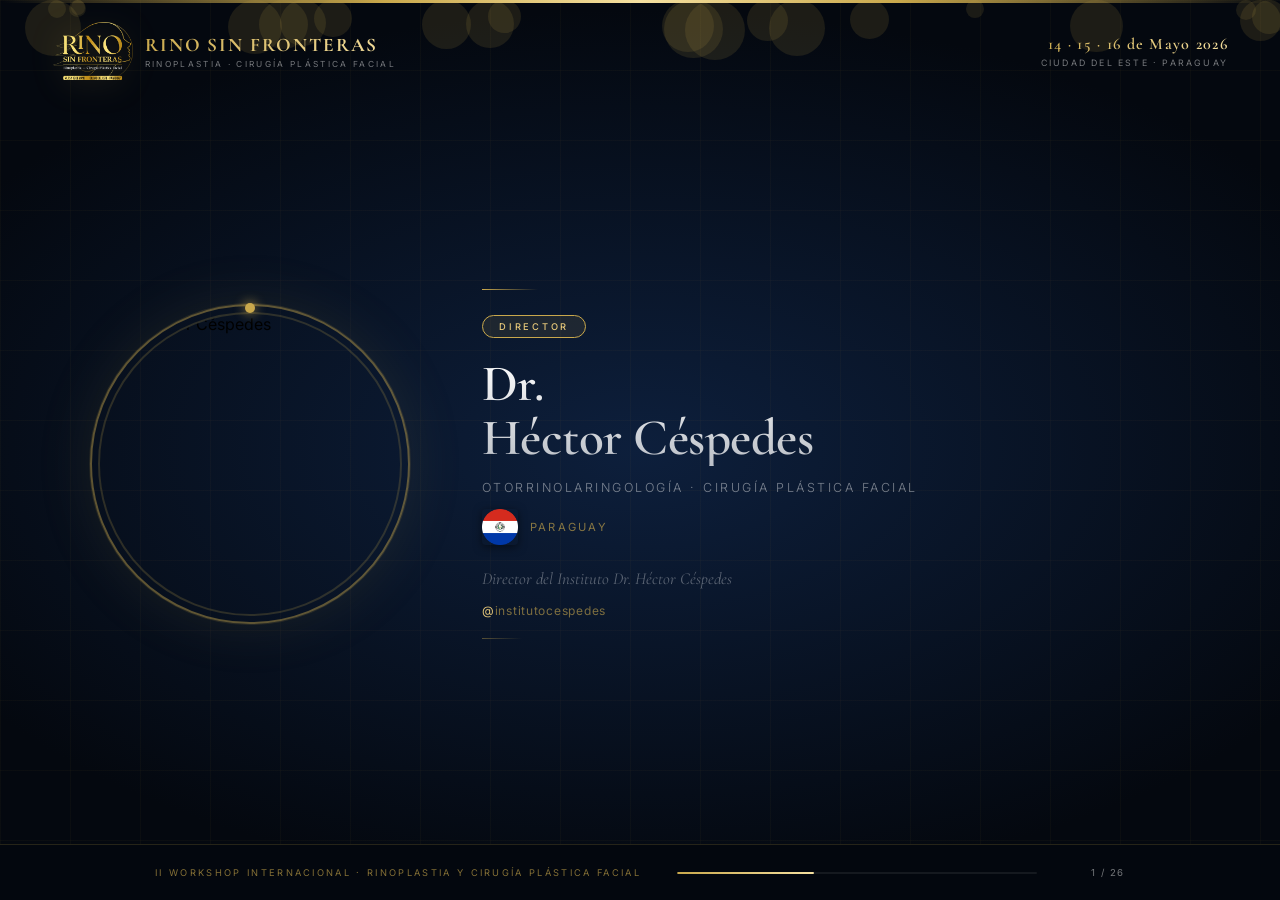
==== commit fba8b2e0: "Arreglar error de sintaxis en presentacion.html" ====
--- a/presentacion.html
+++ b/presentacion.html
@@ -656,16 +656,6 @@
       slidesEl.appendChild(div);
     });
 
-    // Agenda slide
-    const rows = agenda.map(a => `<div class="agenda-row"><span class="agenda-time">${a.time}</span><span class="agenda-label">${a.label}</span></div>`).join('');
-    const agDiv = document.createElement('div');
-    agDiv.className = 'slide agenda-slide';
-    agDiv.innerHTML = `<div class="agenda-wrap">
-  <div><p class="agenda-day-tag">DÍA 1 · JUEVES 14 DE MAYO 2026</p><h2 class="agenda-title">Programa · Rinoplastia</h2></div>
-  <div class="agenda-ticker-outer"><div class="agTicker"><div class="agenda-inner">${rows}${rows}</div></div></div>
-</div>`;
-    slidesEl.appendChild(agDiv);
-
     // Agenda slide Día 2
     const rows2 = agendaDia2.map(a => `<div class="agenda-row"><span class="agenda-time">${a.time}</span><span class="agenda-label">${a.label}</span></div>`).join('');
     const agDiv2 = document.createElement('div');
@@ -730,9 +720,6 @@
 
     animateProg(DURATION, () => showSlide(1));
 
-Upload files
-
-
   </script>
 </body>
 
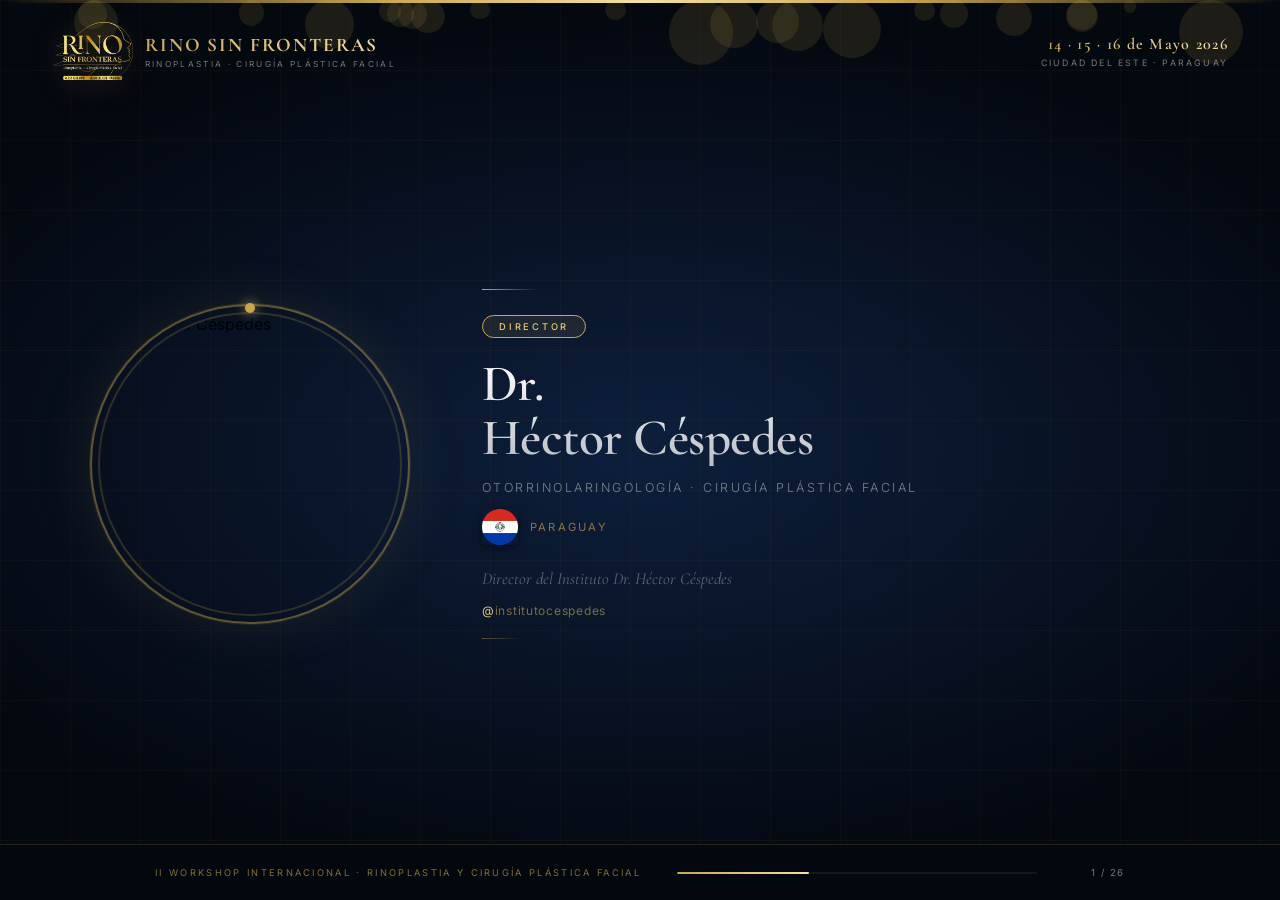
==== commit fe025a15: "Update program to Saturday" ====
--- a/presentacion.html
+++ b/presentacion.html
@@ -613,20 +613,20 @@
       { time: "21:00", label: "🎶  Cena y Concierto — Juanchi Álvarez (saxo y violín)" },
     ];
 
-    const agendaDia2 = [
-      {time:"08:00",label:"Mi filosofía en Rejuvenecimiento Facial — P. García (Deep Plane) · R. Sanches (Frontoplastia)"},
-      {time:"10:00",label:"🔴 Cirugías en vivo — Deep Plane — P. García · R. Sánchez"},
-      {time:"10:10",label:"Conferencia — Huesos nasales (M. Cupito) · Tratamiento papada (L. Freire)"},
-      {time:"",     label:"Conferencia — Reducción frente (V. Cruz) · Front Handle (N. Reis) · Tercio medio (J. Trujillo)"},
-      {time:"13:00",label:"🍽️  Almuerzo"},
-      {time:"14:30",label:"Conferencia — Mentoplastia e implantes (R. Toledo) · Lifting tercio medio (E. de Masi)"},
-      {time:"",     label:"Conferencia — Contorno facial Mastoid Crevasse (G. Coelho)"},
-      {time:"16:00",label:"Mi filosofía en Rejuvenecimiento Facial — Reposicionamiento y Frontoplastia"},
-      {time:"",     label:"N. Reis · J. Trujillo · V. Cruz · C. Simons · S. De Paoli"},
-      {time:"16:30",label:"🔴 Cirugías en Rejuvenecimiento Facial — Casos 1 y 2 (Moderador: R. Toledo)"},
-      {time:"19:00",label:"Comentarios finales de los casos operados"},
-      {time:"",     label:"P. García (+ glándula submaxilar) · R. Sánchez (+ prevención orejas duende)"},
-      {time:"",     label:"N. Reis (+ Rejuve Lip) · V. Cruz (+ feminización) · J. Trujillo (+ Deep Plane modificado)"},
+    const agendaDia3 = [
+      {time:"08:00",label:"Conferencia: Casos de Oculoplastia / Análisis video fotográfico"},
+      {time:"",     label:"Caso 1: Blefaro. sup/inf, Ptosis y Reposicionamiento — E. De Masi"},
+      {time:"",     label:"Caso 2: Blefaro. sup/inf asociada a cantoplastia — P. García"},
+      {time:"",     label:"Reposicionamiento de cejas (N. Reis) · Recanalización vía lagrimal (N. Reis/H. Céspedes)"},
+      {time:"09:00",label:"🔴 Cirugía en vivo: Cirugías de Oculoplastia"},
+      {time:"",     label:"Caso 1: E. de Masi · Caso 2: P. García y N. Reis (Moderadora: H. Koerner)"},
+      {time:"09:10",label:"Conferencia: Rejuvenecimiento Periorbitario — Leila Freire"},
+      {time:"11:00",label:"Conferencia: Refinamientos quirúrgicos con técnicas mínimamente invasivas"},
+      {time:"",     label:"Coordinadora: Claudia Guaqueta"},
+      {time:"",     label:"Procedimientos mín. invasivos (F. Diniz) · Biotecnologías regenerativas (C. Ciuffi)"},
+      {time:"",     label:"Terapias alternativas para refinamiento quirúrgico — Humberto Ferreira"},
+      {time:"13:00",label:"Clausura · Entrega de certificados · Foto grupal"},
+      {time:"",     label:"🍽️  Almuerzo"},
     ];
 
     const slidesEl = document.getElementById('slides');
@@ -656,15 +656,15 @@
       slidesEl.appendChild(div);
     });
 
-    // Agenda slide Día 2
-    const rows2 = agendaDia2.map(a => `<div class="agenda-row"><span class="agenda-time">${a.time}</span><span class="agenda-label">${a.label}</span></div>`).join('');
-    const agDiv2 = document.createElement('div');
-    agDiv2.className = 'slide agenda-slide';
-    agDiv2.innerHTML = `<div class="agenda-wrap">
-  <div><p class="agenda-day-tag">DÍA 2 · VIERNES 15 DE MAYO 2026</p><h2 class="agenda-title">Programa · Rejuvenecimiento Facial</h2></div>
-  <div class="agenda-ticker-outer"><div class="agTicker"><div class="agenda-inner">${rows2}${rows2}</div></div></div>
+    // Agenda slide Día 3
+    const rows3 = agendaDia3.map(a => `<div class="agenda-row"><span class="agenda-time">${a.time}</span><span class="agenda-label">${a.label}</span></div>`).join('');
+    const agDiv3 = document.createElement('div');
+    agDiv3.className = 'slide agenda-slide';
+    agDiv3.innerHTML = `<div class="agenda-wrap">
+  <div><p class="agenda-day-tag">DÍA 3 · SÁBADO 16 DE MAYO 2026</p><h2 class="agenda-title">Programa · Oculoplastia</h2></div>
+  <div class="agenda-ticker-outer"><div class="agTicker"><div class="agenda-inner">${rows3}${rows3}</div></div></div>
 </div>`;
-    slidesEl.appendChild(agDiv2);
+    slidesEl.appendChild(agDiv3);
 
     const slides = document.querySelectorAll('.slide');
     const TOTAL = slides.length;
